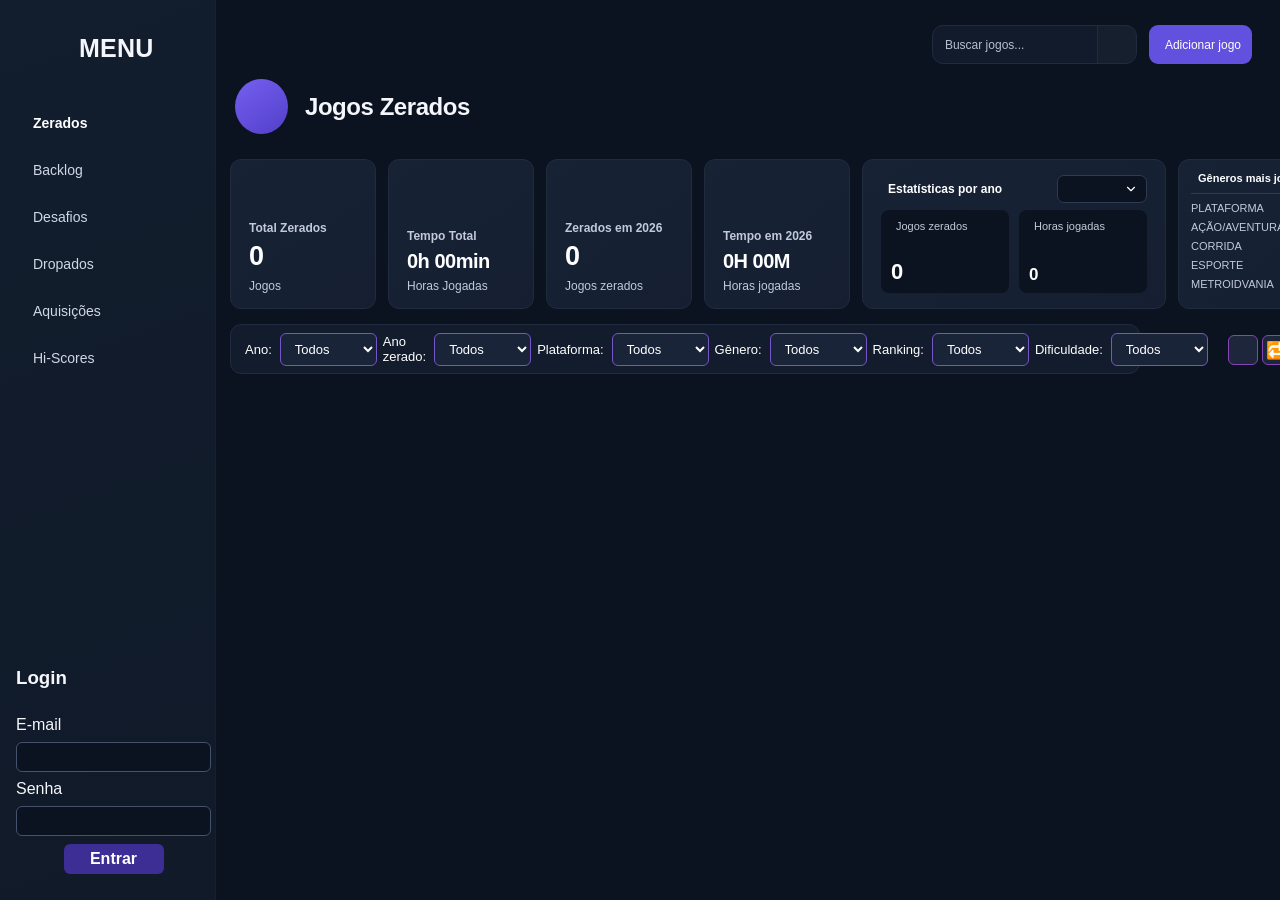
==== index.html @ 62eec90f "Ajusta posicionamento do login na sidebar e outros ajustes" ====
<!doctype html>
<html lang="pt-BR">
<head>
  <meta charset="UTF-8">
  <meta name="viewport" content="width=device-width, initial-scale=1.0">
  <title>Meus Jogos</title>
  <link rel="stylesheet" href="css/style.css">
  <script src="https://unpkg.com/lucide@latest"></script>
</head>
<body>
  <div class="app">
    <aside class="sidebar">
      <div class="brand">
        <i data-lucide="gamepad-2" class="brand-icon"></i>
        <span>MENU</span>
      </div>

      <nav class="navigation" aria-label="Menu principal">
        <button class="nav-item active" data-section="zerados">
          <i data-lucide="trophy"></i><span>Zerados</span>
        </button>
        <button class="nav-item" data-section="backlog">
          <i data-lucide="clock-3"></i><span>Backlog</span>
        </button>
        <button class="nav-item" data-section="desafios">
          <i data-lucide="target"></i><span>Desafios</span>
        </button>
        <button class="nav-item" data-section="dropados">
          <i data-lucide="x"></i><span>Dropados</span>
        </button>
        <button class="nav-item" data-section="aquisicoes">
          <i data-lucide="shopping-cart"></i><span>Aquisições</span>
        </button>
        <button class="nav-item" data-section="hi-scores">
          <i data-lucide="chart-no-axes-column-increasing"></i><span>Hi-Scores</span>
        </button>
      </nav>

      
<!-- ===== LOGIN NA BARRA LATERAL ===== -->
<div class="sidebar-login">
  <div id="modal-login">
    <form id="form-login">
      <h3>Login</h3>

      <label for="login-email">E-mail</label>
      <input
        type="email"
        id="login-email"
        required
        autocomplete="username"
      >

      <label for="login-senha">Senha</label>
      <input
        type="password"
        id="login-senha"
        required
        autocomplete="current-password"
      >

            <button type="submit">Entrar</button>
    </form>

    <!-- ===== MENSAGEM DE LOGIN, SAIR E BACKUP ===== -->
    <p>
      <span id="login-mensagem"></span>
      <a href="#" id="botao-sair" hidden>Sair</a>
      <a href="#" id="botao-backup" hidden>Backup</a>
    </p>
  </div>
</div>


    </aside>

    <main class="main-content">
      <header class="topbar">
        <form class="search" id="search-form">
          <input type="search" placeholder="Buscar jogos..." aria-label="Buscar jogos">
          <button type="submit" aria-label="Buscar">
            <i data-lucide="search"></i>
          </button>
        </form>
        <button class="add-button" id="add-game">
          <i data-lucide="plus"></i><span>Adicionar jogo</span>
        </button>
      </header>

      <section class="page-heading">
  <div class="heading-icon"><i data-lucide="trophy"></i></div>
  <h1 id="page-title">Jogos Zerados</h1>
</section>

<!-- ===== CARDS DE ESTATÍSTICAS ===== -->

<div class="linha-dashboard">
<section class="estatisticas">

  <div class="estatistica-card">
  <div class="estatistica-icone">
    <i data-lucide="trophy"></i>
</div>
  <span class="estatistica-titulo"><b>Total Zerados</b></span>
  <strong class="estatistica-numero" id="total-zerados">0</strong>
  <span class="estatistica-legenda">Jogos</span>
</div>

  <div class="estatistica-card">
  <div class="estatistica-icone">
    <i data-lucide="clock"></i>
  </div>
  <span class="estatistica-titulo"><b> Tempo Total</b></span>
  <strong class="estatistica-numero" id="tempo-total">0h 00min</strong>
  <span class="estatistica-legenda">Horas Jogadas</span>
</div>

<div class="estatistica-card">
  <div class="estatistica-icone">
    <i data-lucide="trophy" class="icone-trofeu-menor"></i>
    <i data-lucide="calendar-days" class="icone-calendario"></i>
  </div>
  <span class="estatistica-titulo">
  <b id="titulo-zerados-ano">Zerados em 2026</b>
</span>
<strong class="estatistica-numero" id="zerados-ano">0</strong>
<span class="estatistica-legenda">Jogos zerados</span>
</div>

  <div class="estatistica-card">
  <div class="estatistica-icone">
    <i data-lucide="clock"></i>
    <i data-lucide="calendar-days"></i>
  </div>
  <span class="estatistica-titulo">
  <b id="titulo-tempo-ano">Tempo em 2026</b>
</span>
<strong class="estatistica-numero" id="tempo-ano">0H 00M</strong>
<span class="estatistica-legenda">Horas jogadas</span>
</div>

  <!-- QUINTO CARD: ESTATÍSTICAS POR ANO -->
<div class="estatistica-card estatistica-card-largo">

  <div class="historico-cabecalho">
    <div class="historico-titulo">
      <i data-lucide="chart-column-increasing"></i>
      <span>Estatísticas por ano</span>
    </div>

    <select id="historico-ano" aria-label="Selecionar ano">
</select>

  </div>

  <div class="historico-resultados">

    <div class="historico-indicador">
      <span>
        <i data-lucide="trophy"></i>
        Jogos zerados
      </span>
      <strong id="historico-jogos">0</strong>
    </div>

    <div class="historico-indicador">
      <span>
        <i data-lucide="clock"></i>
        Horas jogadas
      </span>
      <strong id="historico-horas">0</strong>
    </div>

  </div>

</div>

</section>

<!-- RANKINGS DE GÊNEROS E PLATAFORMAS / Quinto e sexto card -->
<section class="rankings">

  <!-- GÊNEROS -->
  <div class="ranking-card">
    <div class="ranking-titulo">
      <i data-lucide="gamepad-2"></i>
      <span>Gêneros mais jogados</span>
    </div>

    <div class="ranking-lista" id="ranking-generos">
      <div class="ranking-item"><span>PLATAFORMA</span><strong>0</strong></div>
      <div class="ranking-item"><span>AÇÃO/AVENTURA</span><strong>0</strong></div>
      <div class="ranking-item"><span>CORRIDA</span><strong>0</strong></div>
      <div class="ranking-item"><span>ESPORTE</span><strong>0</strong></div>
      <div class="ranking-item"><span>METROIDVANIA</span><strong>0</strong></div>
      <div class="ranking-item"><span>MUNDO ABERTO</span><strong>0</strong></div>
      <div class="ranking-item"><span>RPG</span><strong>0</strong></div>
      <div class="ranking-item"><span>ESTRATÉGIA</span><strong>0</strong></div>
      <div class="ranking-item"><span>POINT AND CLICK</span><strong>0</strong></div>
      <div class="ranking-item"><span>FPS</span><strong>0</strong></div>
      <div class="ranking-item"><span>SHOOT 'EM UP</span><strong>0</strong></div>
      <div class="ranking-item"><span>PUZZLE</span><strong>0</strong></div>
      <div class="ranking-item"><span>SURVIVAL HORROR</span><strong>0</strong></div>
      <div class="ranking-item"><span>LUTA</span><strong>0</strong></div>
      <div class="ranking-item"><span>WALKING SIMULATOR</span><strong>0</strong></div>
      <div class="ranking-item"><span>BEAT N' UP / H. SLASH</span><strong>0</strong></div>
    </div>
  </div>

  <!-- PLATAFORMAS -->
  <div class="ranking-card">
    <div class="ranking-titulo">
      <i data-lucide="monitor"></i>
      <span>Plataformas mais jogadas</span>
    </div>

    <div class="ranking-lista" id="ranking-plataformas">
      <div class="ranking-item"><span>PC</span><strong>0</strong></div>
      <div class="ranking-item"><span>SNES</span><strong>0</strong></div>
      <div class="ranking-item"><span>WII</span><strong>0</strong></div>
      <div class="ranking-item"><span>NINTENDO 64</span><strong>0</strong></div>
      <div class="ranking-item"><span>MEGA DRIVE</span><strong>0</strong></div>
      <div class="ranking-item"><span>MASTER SYSTEM</span><strong>0</strong></div>
      <div class="ranking-item"><span>ATARI</span><strong>0</strong></div>
      <div class="ranking-item"><span>PS 1</span><strong>0</strong></div>
      <div class="ranking-item"><span>PS 2</span><strong>0</strong></div>
      <div class="ranking-item"><span>NINTENDO DS</span><strong>0</strong></div>
      <div class="ranking-item"><span>NINTENDO 3DS</span><strong>0</strong></div>
      <div class="ranking-item"><span>PSP</span><strong>0</strong></div>
      <div class="ranking-item"><span>GAME BOY</span><strong>0</strong></div>
      <div class="ranking-item"><span>GAME BOY ADVANCE</span><strong>0</strong></div>
      <div class="ranking-item"><span>ARCADE</span><strong>0</strong></div>
      <div class="ranking-item"><span>EMULAÇÃO</span><strong>0</strong></div>
      <div class="ranking-item"><span>SWITCH</span><strong>0</strong></div>
      <div class="ranking-item"><span>PS VITA</span><strong>0</strong></div>
      <div class="ranking-item"><span>NES</span><strong>0</strong></div>
      <div class="ranking-item"><span>TURBO GRAFX</span><strong>0</strong></div>
      <div class="ranking-item"><span>GAME BOY COLOR</span><strong>0</strong></div>
      <div class="ranking-item"><span>GAME GEAR</span><strong>0</strong></div>
      <div class="ranking-item"><span>GAME CUBE</span><strong>0</strong></div>
    </div>
  </div>

</section>

</div> <!-- FIM DA LINHA DASHBOARD -->

<!-- BARRA DE FILTROS -->
<section class="barra-filtros" aria-label="Filtros de jogos">

  <div class="filtro-grupo">
    <label for="filtro-ano">Ano:</label>

    <select id="filtro-ano">
      <option value="">Todos</option>
    </select>
  </div>

  <div class="filtro-grupo">
  <label for="filtro-ano-zerado">Ano zerado:</label>

  <select id="filtro-ano-zerado">
    <option value="">Todos</option>
  </select>
</div>

<div class="filtro-grupo">
  <label for="filtro-plataforma">Plataforma:</label>

  <select id="filtro-plataforma">
    <option value="">Todos</option>
  </select>
</div>

<div class="filtro-grupo">
  <label for="filtro-genero">Gênero:</label>

  <select id="filtro-genero">
    <option value="">Todos</option>
  </select>
</div>

<!-- ===== FILTRO POR RANKING ===== -->

<div class="filtro-grupo">
  <label for="filtro-ranking">Ranking:</label>

  <select id="filtro-ranking">
    <option value="">Todos</option>
  </select>
</div>

<!-- ===== FILTRO POR DIFICULDADE ===== -->

<div class="filtro-grupo">
  <label for="filtro-dificuldade">Dificuldade:</label>

  <select id="filtro-dificuldade">
    <option value="">Todos</option>
  </select>
</div>

<!-- ===== FILTROS BR E REPLAY ===== -->
<div class="filtros-icones">

  <label class="filtro-icone" title="Filtrar jogos brasileiros">
    <input type="checkbox" id="filtro-br">
    <img src="https://flagcdn.com/br.svg"
     alt=""
     aria-hidden="true"
     class="icone-bandeira-br">
  </label>

  <label class="filtro-icone" title="Filtrar jogos em Replay">
    <input type="checkbox" id="filtro-replay">
    <span aria-hidden="true">🔁</span>
  </label>

</div>

<!-- ===== BOTÃO ZERAR FILTROS ===== -->
<button type="button" id="btn-zerar-filtros">
  Zerar filtros
</button>

</section>

<!-- GALERIA DE JOGOS ZERADOS -->
<section class="galeria-jogos" id="galeria-jogos">
  <!-- Os cards serão criados automaticamente pelo JavaScript -->
</section>

    </main>
  </div>
  
<!-- Janela de cadastro de jogos -->
<div id="modal-jogo" class="modal-overlay" aria-hidden="true">
  <div class="modal-conteudo" role="dialog" aria-modal="true" aria-labelledby="modal-titulo">

    <div class="modal-cabecalho">
      <h2 id="modal-titulo">Adicionar jogo</h2>
      <button type="button" id="fechar-modal" class="fechar-modal" aria-label="Fechar">×</button>
    </div>

    <form id="form-jogo" autocomplete="off">

      <div class="campo">
        <label for="nome">Nome do Jogo:</label>
        <input type="text" id="nome" name="nome" required>
      </div>

      <div class="campo">
  <label for="developer">Developer:</label>
  <input
    type="text"
    id="developer"
    name="developer"
    placeholder="Ex: Capcom, Konami, Nintendo..."
  >
</div>

      <!-- CAPA DO JOGO -->
<div class="campo">
  <label for="capa">URL da capa:</label>

  <input
    type="url"
    id="capa"
    name="capa"
    placeholder="https://exemplo.com/capa.jpg"
  >

  <div class="capa-preview-container">
    <img
      id="capa-preview"
      class="capa-preview"
      alt="Pré-visualização da capa do jogo"
    >

    <span class="capa-preview-legenda">
      Pré-visualização da capa
    </span>
  </div>
</div>

      <div class="form-grid">

        <div class="campo">
          <label for="nacional">Nacional?</label>
          <select id="nacional" name="nacional">
            <option value="nao">Não</option>
            <option value="sim">Sim</option>
          </select>
        </div>

        <div class="campo">
          <label for="ano">Ano:</label>
          <input type="number" id="ano" name="ano" min="1970" max="2100">
        </div>

        <div class="campo">
          <label for="replay">Replay?</label>
          <select id="replay" name="replay">
            <option value="nao">Não</option>
            <option value="sim">Sim</option>
          </select>
        </div>

        
<div class="campo">
  <label for="plataforma">Plataforma:</label>

  <select id="plataforma" name="plataforma" required>
    <option value="" disabled selected>Selecione a plataforma</option>

    <option value="ARCADE">ARCADE</option>
    <option value="ATARI">ATARI</option>
    <option value="EMULAÇÃO">EMULAÇÃO</option>
    <option value="GAME BOY">GAME BOY</option>
    <option value="GAME BOY ADVANCE">GAME BOY ADVANCE</option>
    <option value="GAME BOY COLOR">GAME BOY COLOR</option>
    <option value="GAME CUBE">GAME CUBE</option>
    <option value="GAME GEAR">GAME GEAR</option>
    <option value="MASTER SYSTEM">MASTER SYSTEM</option>
    <option value="MEGA DRIVE">MEGA DRIVE</option>
    <option value="NES">NES</option>
    <option value="NINTENDO 3DS">NINTENDO 3DS</option>
    <option value="NINTENDO 64">NINTENDO 64</option>
    <option value="NINTENDO DS">NINTENDO DS</option>
    <option value="PC">PC</option>
    <option value="PS 1">PS 1</option>
    <option value="PS 2">PS 2</option>
    <option value="PS VITA">PS VITA</option>
    <option value="PSP">PSP</option>
    <option value="SNES">SNES</option>
    <option value="SWITCH">SWITCH</option>
    <option value="TURBO GRAFX">TURBO GRAFX</option>
    <option value="WII">WII</option>

  </select>
</div>
       
<div class="campo">
  <label for="genero">Gênero:</label>

  <select id="genero" name="genero" required>
    <option value="" disabled selected>Selecione o gênero</option>

    <option value="PLATAFORMA">PLATAFORMA</option>
    <option value="AÇÃO/AVENTURA">AÇÃO/AVENTURA</option>
    <option value="BEAT N' UP / H. SLASH">BEAT N' UP / H. SLASH</option>
    <option value="CORRIDA">CORRIDA</option>
    <option value="ESPORTE">ESPORTE</option>
    <option value="ESTRATÉGIA">ESTRATÉGIA</option>
    <option value="FPS">FPS</option>
    <option value="LUTA">LUTA</option>
    <option value="METROIDVANIA">METROIDVANIA</option>
    <option value="MUNDO ABERTO">MUNDO ABERTO</option>
    <option value="POINT AND CLICK">POINT AND CLICK</option>
    <option value="PUZZLE">PUZZLE</option>
    <option value="RPG">RPG</option>
    <option value="SHOOT 'EM UP">SHOOT 'EM UP</option>
    <option value="SURVIVAL HORROR">SURVIVAL HORROR</option>
    <option value="WALKING SIMULATOR">WALKING SIMULATOR</option>

  </select>
</div>

        <div class="campo">
          <label for="subgenero">Sub-gênero:</label>
          <input type="text" id="subgenero" name="subgenero">
        </div>

        <div class="campo">
          <label for="data-final">Data final:</label>
          <input type="date" id="data-final" name="dataFinal">
        </div>

        <div class="campo">
  <label>Tempo de jogo:</label>

  <div class="tempo-container">

    <div class="tempo-item">
      <input type="number" id="horas" name="horas"
             min="0" step="1" placeholder="0" required>
      <span>Horas</span>
    </div>

    <div class="tempo-item">
      <input type="number" id="minutos" name="minutos"
             min="0" max="59" step="1" placeholder="0" required>
      <span>Minutos</span>
    </div>

  </div>
</div>

        <div class="campo">
          <label for="dificuldade">Dificuldade:</label>
          <select id="dificuldade" name="dificuldade">
            <option value="">Selecione</option>
            <option value="muito-facil">Muito Fácil</option>
            <option value="facil">Fácil</option>
            <option value="normal">Normal</option>
            <option value="dificil">Difícil</option>
            <option value="muito-dificil">Impossível</option>
          </select>
        </div>

        <div class="campo">
          <label for="ranking">Ranking:</label>
          <select id="ranking" name="ranking">
            <option value="">Selecione</option>
            <option value="1">1 estrela</option>
            <option value="2">2 estrelas</option>
            <option value="3">3 estrelas</option>
            <option value="4">4 estrelas</option>
            <option value="5">5 estrelas</option>
          </select>
        </div>

      </div>

      <div class="modal-acoes">
        <button type="button" id="cancelar-jogo" class="btn-cancelar">Cancelar</button>
        <button type="submit" id="botao-salvar-jogo" class="btn-salvar">Salvar jogo</button>
      </div>

    </form>
  </div>
</div>

  <!-- Notificação de sucesso -->
<div id="notificacao" class="notificacao" role="status" aria-live="polite">
  <i data-lucide="check-circle"></i>
  <span>Jogo salvo com sucesso!</span>
</div>

<script src="https://cdn.jsdelivr.net/npm/@supabase/supabase-js@2/dist/umd/supabase.js"></script>
<script src="js/app.js"></script>

</body>
</html>
---- css/style.css ----
:root {
  color-scheme: dark;
  --background: #0b1220;
  --sidebar: #111b2b;
  --surface: #151f31;
  --surface-hover: #1b2940;
  --border: #202b3e;
  --text: #f4f6fb;
  --muted: #c2cada;
  --purple: #6250df;
  --purple-light: #7665f2;
}

* { box-sizing: border-box; }

html, body {
  width: 100%;
  min-height: 100%;
  margin: 0;
}

body {
  background: var(--background);
  color: var(--text);
  font-family: Inter, "Segoe UI", Arial, sans-serif;
  -webkit-font-smoothing: antialiased;
}

button, input { font: inherit; }
button { color: inherit; }

.app {
  display: flex;
  min-height: 100vh;
  background: var(--background);
}

.sidebar {
  width: 216px;
  flex: 0 0 216px;
  min-height: 100vh;
  background: linear-gradient(160deg, #121d2d 0%, #101a29 100%);
  border-right: 1px solid rgba(255,255,255,.025);
}

.brand {
  height: 96px;
  display: flex;
  align-items: center;
  gap: 16px;
  padding: 0 21px;
  font-size: 25px;
  font-weight: 750;
  letter-spacing: .2px;
  white-space: nowrap;
}

.brand-icon {
  width: 42px;
  height: 42px;
  stroke-width: 2.8;
  fill: none;
  color: #f4f6fb;
  stroke: #f4f6fb;
}

.navigation {
  display: flex;
  flex-direction: column;
  gap: 4px;
  padding: 5px 10px 0;
}

.nav-item {
  display: flex;
  align-items: center;
  gap: 13px;
  width: 100%;
  min-height: 43px;
  padding: 0 10px;
  border: 0;
  border-radius: 8px;
  background: transparent;
  color: #d0d7e5;
  text-align: left;
  font-size: 14px;
  cursor: pointer;
  transition: background .15s ease, color .15s ease;
}

.nav-item svg {
  width: 17px;
  height: 17px;
  flex: 0 0 17px;
  stroke-width: 2;
}

.nav-item:hover { background: rgba(255,255,255,.045); color: white; }
.nav-item.active { color: #fff; font-weight: 600; }
.nav-item.active svg { color: #fff; }

.main-content {
  min-width: 0;
  flex: 1;
  padding: 25px 28px 0 14px;
}

.topbar {
  display: flex;
  justify-content: flex-end;
  align-items: center;
  gap: 12px;
  min-height: 39px;
}

.search {
  display: flex;
  width: 205px;
  height: 39px;
  overflow: hidden;
  border: 1px solid #202b3e;
  border-radius: 11px;
  background: #111b2b;
}

.search input {
  width: 0;
  min-width: 0;
  flex: 1;
  padding: 0 12px;
  border: 0;
  outline: 0;
  background: transparent;
  color: var(--text);
  font-size: 12px;
}

.search input::placeholder { color: #b7c0d1; opacity: 1; }

.search button {
  width: 39px;
  flex: 0 0 39px;
  display: grid;
  place-items: center;
  border: 0;
  border-left: 1px solid #202b3e;
  background: rgba(255,255,255,.015);
  cursor: pointer;
}

.search button svg { width: 19px; height: 19px; }

.add-button {
  height: 39px;
  display: inline-flex;
  align-items: center;
  justify-content: center;
  gap: 5px;
  padding: 0 11px;
  border: 0;
  border-radius: 9px;
  background: var(--purple);
  color: #fff;
  font-size: 12px;
  white-space: nowrap;
  cursor: pointer;
  transition: background .15s ease;
}

.add-button:hover { background: var(--purple-light); }
.add-button svg { width: 15px; height: 15px; }

.page-heading {
  display: flex;
  align-items: center;
  gap: 17px;
  margin-top: 15px;
  padding-left: 5px;
}

.heading-icon {
  display: grid;
  place-items: center;
  width: 53px;
  height: 55px;
  flex: 0 0 53px;
  border-radius: 50%;
  background: linear-gradient(145deg, #755ff0, #5140c9);
  color: #fff;
}

.heading-icon svg { width: 27px; height: 27px; stroke-width: 2.5; }

.page-heading h1 {
  margin: 0;
  font-size: 24px;
  line-height: 1.25;
  font-weight: 750;
  letter-spacing: -.45px;
}

.empty-area {
  min-height: calc(100vh - 168px);
  margin-top: 15px;
  border-left: 1px solid rgba(255,255,255,.018);
}

@media (min-width: 1400px) {
  .sidebar { width: 250px; flex-basis: 250px; }
  .brand { padding-left: 25px; }
  .main-content { padding-right: 34px; }
}

@media (max-width: 700px) {
  .sidebar { width: 72px; flex-basis: 72px; }
  .brand { height: 82px; justify-content: center; padding: 0; }
  .brand span, .nav-item span { display: none; }
  .brand-icon { width: 36px; height: 36px; }
  .navigation { padding: 8px 8px; }
  .nav-item { justify-content: center; padding: 0; }
  .nav-item svg { width: 19px; height: 19px; }
  .main-content { padding: 18px 14px 0; }
  .topbar { gap: 8px; }
  .search { width: min(205px, 52vw); }
  .add-button { padding: 0 9px; }
  .page-heading { margin-top: 28px; gap: 12px; }
  .heading-icon { width: 46px; height: 46px; flex-basis: 46px; }
  .page-heading h1 { font-size: 21px; }
}

@media (max-width: 390px) {
  .add-button span { display: none; }
  .add-button { width: 39px; padding: 0; }
}


/* ===== JANELA DE CADASTRO ===== */

.modal-overlay {
  position: fixed;
  inset: 0;
  background: rgba(0, 0, 0, 0.75);
  display: none;
  align-items: center;
  justify-content: center;
  z-index: 1000;
  padding: 20px;
}

.modal-overlay.aberto {
  display: flex;
}

.modal-conteudo {
  background: #292454;
  color: #ffffff;
  width: 100%;
  max-width: 620px;
  max-height: 90vh;
  overflow-y: auto;
  border-radius: 16px;
  padding: 28px;
  border: 1px solid #7665f2;
  box-shadow: 0 20px 70px rgba(0, 0, 0, 0.5);
}

.modal-cabecalho {
  display: flex;
  justify-content: space-between;
  align-items: center;
  margin-bottom: 22px;
}

.modal-cabecalho h2 {
  font-size: 23px;
  margin: 0;
}

.fechar-modal {
  background: transparent;
  border: none;
  color: white;
  font-size: 30px;
  cursor: pointer;
}

.form-grid {
  display: grid;
  grid-template-columns: 1fr 1fr;
  gap: 15px;
}

.campo {
  display: flex;
  flex-direction: column;
  gap: 7px;
  margin-bottom: 15px;
}

.campo label {
  font-size: 13px;
  font-weight: 600;
  color: #ffffff;
}

.campo input,
.campo select {
  width: 100%;
  min-width: 0;
  padding: 11px 12px;
  background: #181630;
  color: #ffffff;
  border: 1px solid #51478c;
  border-radius: 8px;
  outline: none;
  font-size: 14px;
}

.campo input:focus,
.campo select:focus {
  border-color: #a99cff;
  box-shadow: 0 0 0 2px rgba(169, 156, 255, 0.15);
}

.campo input::placeholder {
  color: #aaa5c9;
}

.modal-acoes {
  display: flex;
  justify-content: flex-end;
  gap: 12px;
  margin-top: 10px;
}

.btn-cancelar,
.btn-salvar {
  border: none;
  border-radius: 8px;
  padding: 11px 18px;
  cursor: pointer;
  font-weight: 600;
}

.btn-cancelar {
  background: #413a70;
  color: white;
}

.btn-salvar {
  background: #7665f2;
  color: white;
}

.btn-salvar:hover {
  background: #8c7cff;
}

@media (max-width: 550px) {
  .modal-conteudo {
    padding: 20px;
  }

  .form-grid {
    grid-template-columns: 1fr;
    gap: 0;
  }
}


/* ===== TEMPO DE JOGO ===== */

.tempo-container {
  display: flex;
  gap: 12px;
}

.tempo-item {
  display: flex;
  align-items: center;
  gap: 7px;
  flex: 1;
  min-width: 0;
}

.tempo-item input {
  width: 100%;
  min-width: 0;
}

.tempo-item span {
  color: #ffffff;
  font-size: 12px;
  white-space: nowrap;
}


/* ===== NOTIFICAÇÃO DE SUCESSO (CADASTRO) ===== */

.notificacao {
  position: fixed;
  top: 50%;
  left: 50%;
  right: auto;
  bottom: auto;

  display: flex;
  align-items: center;
  gap: 12px;

  background: #7665f2;
  color: #ffffff;

  padding: 15px 22px;
  border-radius: 10px;

  font-size: 14px;
  font-weight: 600;

  box-shadow: 0 8px 25px rgba(0, 0, 0, 0.35);

  z-index: 2000;

  opacity: 0;
  visibility: hidden;
  transform: translate(-50%, -50%) scale(0.9);

  transition: all 0.3s ease;
}

.notificacao.mostrar {
  opacity: 1;
  visibility: visible;
  transform: translate(-50%, -50%) scale(1);
}

.notificacao svg {
  width: 20px;
  height: 20px;
}


/* ===== PERSONALIZAÇÃO DAS LISTAS ===== */

.campo select {
  appearance: none;
  -webkit-appearance: none;
  -moz-appearance: none;

  /* Seta personalizada */
  background-image: url("data:image/svg+xml,%3Csvg xmlns='http://www.w3.org/2000/svg' width='16' height='16' viewBox='0 0 24 24' fill='none' stroke='%23ffffff' stroke-width='2' stroke-linecap='round' stroke-linejoin='round'%3E%3Cpath d='m6 9 6 6 6-6'/%3E%3C/svg%3E");

  background-repeat: no-repeat;
  background-position: right 12px center;
  background-size: 16px;

  padding-right: 38px;
  cursor: pointer;
}

/* Manter a mesma aparência ao passar o mouse */
.campo select:hover {
  background-color: #181630;
}

/* PRÉ-VISUALIZAÇÃO DA CAPA */

.capa-preview-container {
  display: flex;
  flex-direction: column;
  align-items: center;
  gap: 10px;

  margin-top: 15px;
}

.capa-preview {
  width: 150px;
  height: 200px;

  object-fit: cover;
  object-position: center;

  border-radius: 8px;
  border: 2px solid #51478c;

  background-color: #181630;
}

.capa-preview-legenda {
  font-size: 12px;
  color: #aaa5c9;
}

/* ===== CARDS DE ESTATÍSTICAS ===== */

.estatisticas {
  display: grid;
  grid-template-columns: repeat(5, minmax(0, 1fr));
  gap: 12px;
  margin-top: 25px;
  width: max-content;

.estatistica-card {
  height: 150px;
  background: linear-gradient(145deg, #172235, #151f31);
  border: 1px solid #202b3e;
  border-radius: 11px;
}

/* Responsividade */
@media (max-width: 1100px) {
  .estatisticas {
    width: 100%;
    grid-template-columns: repeat(3, minmax(0, 1fr));
  }
}

@media (max-width: 650px) {
  .estatisticas {
    grid-template-columns: repeat(2, minmax(0, 1fr));
  }
}

/* ===== VISUAL Total Zerados ===== */

.estatistica-card {
  padding: 15px 18px;
  display: flex;
  flex-direction: column;
  align-items: flex-start;
  justify-content: flex-start;
  gap: 7px;
}

.estatistica-icone {
  width: 54px;
  height: 48px;
  display: flex;
  align-items: center;
  justify-content: center;
  color: #9b6cff;
  margin-bottom: 2px;
}

.estatistica-icone svg {
  width: 31px;
  height: 31px;
  stroke-width: 2.8;
}

.estatistica-titulo {
  color: #c2cada;
  font-size: 12px;
}

.estatistica-numero {
  color: #ffffff;
  font-size: 27px;
  font-weight: 750;
  line-height: 1.1;
}

.estatistica-legenda {
  color: #c2cada;
  font-size: 12px;
}

/* ===== QUINTO CARD MAIS LARGO ===== */

.estatistica-card-largo {
  grid-column: 5;
  width: calc(200% + 12px);

  /* ===== ESTATÍSTICAS POR ANO NO QUINTO CARD ===== */

.estatistica-card-largo {
  gap: 12px;
  justify-content: flex-start;
  padding: 14px;
}

.historico-cabecalho {
  display: flex;
  justify-content: space-between;
  align-items: center;
  gap: 8px;
  width: 100%;
}

.historico-titulo {
  display: flex;
  align-items: center;
  gap: 7px;
  font-size: 12px;
  font-weight: 600;
  color: #ffffff;
}

.historico-titulo svg {
  width: 19px;
  height: 19px;
  color: #9b6cff;
  flex-shrink: 0;
}

#historico-ano {
  appearance: none;
  -webkit-appearance: none;
  -moz-appearance: none;
  min-width: 90px;
  box-sizing: border-box;

  background-color: #0b1220;
  color: #ffffff;

  border: 1px solid #303b52;
  border-radius: 7px;

  padding: 6px 28px 6px 10px;
  font-size: 12px;
  cursor: pointer;

  /* Seta personalizada no histórico ano */
  background-image: url("data:image/svg+xml,%3Csvg xmlns='http://www.w3.org/2000/svg' width='16' height='16' viewBox='0 0 24 24' fill='none' stroke='%23ffffff' stroke-width='2' stroke-linecap='round' stroke-linejoin='round'%3E%3Cpath d='m6 9 6 6 6-6'/%3E%3C/svg%3E");

  background-repeat: no-repeat;
  background-position: right 8px center;
  background-size: 14px;
}

/* Mantém o fundo escuro ao passar o mouse */
#historico-ano:hover {
  background-color: #0b1220;
}
}

.historico-resultados {
  display: grid;
  grid-template-columns: repeat(2, minmax(0, 1fr));
  gap: 10px;
  width: 100%;
  flex: 1;
}

.historico-indicador {
  background: #0b1220;
  border-radius: 8px;
  padding: 10px;
  display: flex;
  flex-direction: column;
  justify-content: space-between;
  min-width: 0;
}

.historico-indicador span {
  display: flex;
  align-items: center;
  gap: 5px;
  color: #c2cada;
  font-size: 11px;
}

.historico-indicador svg {
  width: 15px;
  height: 15px;
  color: #9b6cff;
  flex-shrink: 0;
}

.historico-indicador strong {
  font-size: 22px;
  line-height: 1;
  color: #ffffff;
}

#historico-horas {
  font-size: 17px;
  letter-spacing: -0.5px;
}

}
/* ===== LINHA PRINCIPAL DO DASHBOARD ===== */

.linha-dashboard {
  display: flex;
  align-items: flex-start;
  gap: 12px;
  margin-top: 25px;
  flex-wrap: nowrap;
  width: max-content;
}

.linha-dashboard .estatisticas {
  margin-top: 0;
  flex: 0 0 auto;
  grid-template-columns: repeat(5, 146px);
  margin-right: 158px;
}

.linha-dashboard .estatistica-card-largo {
  width: calc(200% + 12px);
}

/* ===== RANKINGS ===== */

/* ===== RANKINGS ===== */

.rankings {
  display: flex;
  gap: 12px;
  flex: 0 0 auto;
}

.rankings .ranking-card {
  width: 230px;
}

.ranking-card {
  width: 215px;
  height: 150px;
  flex-shrink: 0;
  box-sizing: border-box;

  background: linear-gradient(145deg, #172235, #151f31);
  border: 1px solid #202b3e;
  border-radius: 11px;
  padding: 12px;

  display: flex;
  flex-direction: column;
}

.ranking-titulo {
  display: flex;
  align-items: center;
  gap: 7px;

  padding-bottom: 9px;
  border-bottom: 1px solid #303b52;

  font-size: 11px;
  font-weight: 600;
  color: #ffffff;
  white-space: nowrap;
}

.ranking-titulo svg {
  width: 17px;
  height: 17px;
  color: #9b6cff;
  flex-shrink: 0;
}

.ranking-lista {
  flex: 1;
  min-height: 0;
  overflow-y: auto;

  margin-top: 8px;
  padding-right: 10px;

  scrollbar-width: thin;
  scrollbar-color: #7554b8 #101a2b;
}

.ranking-item {
  display: grid;
  grid-template-columns: minmax(0, 1fr) 28px;
  gap: 5px;
  align-items: center;

  margin-bottom: 7px;
  font-size: 11px;
}

.ranking-item span {
  color: #c2cada;
  white-space: nowrap;
  overflow: hidden;
  text-overflow: ellipsis;
}

.ranking-item strong {
  color: #9b6cff;
  font-weight: 700;
  text-align: left;
}

/* ===== TELAS MENORES ===== */


@media (max-width: 1100px) {
  .linha-dashboard .estatisticas {
    grid-template-columns: repeat(3, minmax(0, 1fr));
    width: 100%;
  }

  .linha-dashboard .estatistica-card-largo {
    grid-column: auto;
    width: auto;
  }

  .rankings {
    flex-wrap: wrap;
  }
}

/* ===== ÁREA RESERVADA PARA FILTROS ===== */

.barra-filtros {
  width: 89%;
  height: 50px;
  margin-top: 15px;

  background: #121c2d;
  border: 1px solid #202b3e;
  border-radius: 11px;

  box-sizing: border-box;
  display: flex;
  align-items: center;
  gap: 6px;
  padding: 0 14px;
  flex-wrap: nowrap;
}

/* ===== GALERIA DE JOGOS ZERADOS ===== */

.galeria-jogos {
  display: grid;
  grid-template-columns: repeat(6, minmax(0, 1fr));
  gap: 12px;
  margin-top: 18px;
  width: 89%;
}

/* CARD INDIVIDUAL */

.card-jogo {
  background: #172235;
  border: 1px solid #26354a;
  border-radius: 11px;
  overflow: hidden;
  min-width: 0;
}

/* CAPA */

.card-jogo-capa {
  position: relative;
  width: 100%;
  aspect-ratio: 3 / 4;
  background: #101827;
}

/* ETIQUETA DA PLATAFORMA */

.card-jogo-plataforma {
  position: absolute;
  top: 10px;
  right: 10px;

  background: #9b6cff;
  color: #ffffff;
  font-size: 11px;
  font-weight: 700;

  padding: 5px 8px;
  border-radius: 5px;
}

/* ÁREA INFERIOR */

.card-jogo-info {
  min-height: 100px;
  padding: 12px;
  box-sizing: border-box;
}

/* ===== INFORMAÇÕES DOS CARDS DE JOGOS ===== */

.card-jogo-info {
  padding: 12px;
  display: flex;
  flex-direction: column;
  gap: 7px;
  font-size: 11px;
  color: #c2cada;
}

.card-jogo-nome {
  display: flex;
  align-items: flex-start;
  justify-content: space-between;
  gap: 8px;
}

.card-jogo-nome strong {
  color: #ffffff;
  font-size: 13px;
  line-height: 1.3;
}

.card-jogo-ano {
  color: #ffffff;
  font-size: 10px;
  white-space: nowrap;
}

.card-jogo-desenvolvedora,
.card-jogo-genero {
  font-size: 11px;
}

.card-jogo-estrelas {
  display: flex;
  align-items: center;
  gap: 3px;
  color: #9b6cff;
  min-height: 18px;
}

.card-jogo-estrelas svg {
  width: 14px;
  height: 14px;
}

.card-jogo-dados {
  display: grid;
  grid-template-columns: 1fr 1fr;
  gap: 8px;
  border-top: 1px solid #303b52;
  padding-top: 9px;
}

.card-jogo-dado {
  display: flex;
  flex-direction: column;
  gap: 5px;
  min-width: 0;
}

.card-jogo-dado-direita {
  align-items: flex-end;
  text-align: right;
}

.card-jogo-dado-titulo {
  color: #ffffff;
  font-size: 10px;
}

.card-jogo-dado-valor {
  display: flex;
  align-items: center;
  gap: 5px;
  color: #c2cada;
  font-size: 11px;
}

.card-jogo-dado-valor svg {
  width: 14px;
  height: 14px;
  color: #9b6cff;
}

.card-jogo-rodape {
  display: flex;
  justify-content: space-between;
  gap: 8px;
  border-top: 1px solid #303b52;
  padding-top: 9px;
}

.card-jogo-rodape strong {
  color: #ffffff;
  font-size: 11px;
}

/* ===== AJUSTES FINAIS DOS CARDS DE JOGOS ===== */

/* Imagem da capa */

.card-jogo-imagem {
  width: 100%;
  height: 100%;
  display: block;
  object-fit: cover;
}

/* Ano maior e em negrito */

.card-jogo-ano {
  font-size: 14px;
  font-weight: 700;
  color: #ffffff;
  white-space: nowrap;
}

/* Estrelas amarelas */

.card-jogo-estrelas {
  display: flex;
  align-items: center;
  gap: 3px;
  font-size: 18px;
  line-height: 1;
}

.estrela-ativa {
  color: #ffc107;
}

.estrela-inativa {
  color: #536078;
}

/* Rodapé com dificuldade e plataforma */

.card-jogo-rodape > div {
  display: flex;
  flex-direction: column;
  gap: 5px;
  min-width: 0;
}

.card-jogo-rodape > div:last-child {
  text-align: right;
}

.card-jogo-rodape span {
  font-size: 10px;
  color: #c2cada;
}

.card-jogo-rodape strong {
  font-size: 11px;
  color: #ffffff;
}

/* ===== AVALIAÇÃO E BANDEIRA NACIONAL ===== */

.card-jogo-avaliacao {
  display: flex;
  align-items: center;
  justify-content: space-between;
  width: 100%;
}

.card-jogo-bandeira {
  width: 25px;
  height: 18px;
  object-fit: cover;
  flex-shrink: 0;
  border-radius: 2px;
}

/* ===== BOTÃO EXCLUIR JOGO ===== */

.card-jogo-capa {
  position: relative;
}

.card-jogo-excluir {
  position: absolute;
  top: 8px;
  right: 8px;

  display: flex;
  align-items: center;
  justify-content: center;

  width: 32px;
  height: 32px;

  background: rgba(160, 30, 45, 0.9);
  color: #fff;

  border: none;
  border-radius: 6px;
  cursor: pointer;

  opacity: 0;
  transition: opacity 0.2s, background 0.2s;
}

.card-jogo-capa:hover .card-jogo-excluir,
.card-jogo-excluir:focus-visible {
  opacity: 1;
}

.card-jogo-excluir:hover {
  background: #e53945;
}

.card-jogo-excluir svg {
  width: 17px;
  height: 17px;
}

/* Ícone de Replay */

.card-jogo-ano {
  display: flex;
  align-items: center;
  gap: 6px;
}

.card-jogo-replay {
  width: 14px;
  height: 14px;
  color: #a78bfa;
  flex-shrink: 0;
}

/* ===== BOTÃO EDITAR JOGO ===== */

.card-jogo-editar {
  position: absolute;
  top: 8px;
  right: 46px;

  display: flex;
  align-items: center;
  justify-content: center;

  width: 32px;
  height: 32px;

  background: rgba(98, 80, 223, 0.9);
  color: #fff;

  border: none;
  border-radius: 6px;
  cursor: pointer;

  opacity: 0;
  transition: opacity 0.2s, background 0.2s;
}

.card-jogo-capa:hover .card-jogo-editar,
.card-jogo-editar:focus-visible {
  opacity: 1;
}

.card-jogo-editar:hover {
  background: #806bff;
}

.card-jogo-editar svg {
  width: 17px;
  height: 17px;
}

/* ===== AJUSTE DO CARD TEMPO TOTAL ===== */

#tempo-total {
  font-size: 20px;
  white-space: nowrap;
  letter-spacing: -0.5px;
}

/* ===== TEMPO NO ANO ATUAL ===== */

#tempo-ano {
  font-size: 20px;
  white-space: nowrap;
  letter-spacing: -0.5px;
}

/* ===== ESTILO DOS FILTROS ===== */

.barra-filtros {
  display: flex;
  align-items: center;
  flex-wrap: nowrap;
  gap: 6px;
}

.filtro-grupo {
  display: flex;
  align-items: center;
  gap: 8px;
}

.filtro-grupo label {
  color: #ffffff;
  font-size: 13px;
  font-weight: 500;
}

.filtro-grupo select {
  background-color: #1a2438;
  color: #ffffff;

  border: 1px solid #7655c8;
  border-radius: 6px;

  padding: 7px 30px 7px 10px;
  font-size: 13px;

  cursor: pointer;
  outline: none;
}

.filtro-grupo select:hover {
  border-color: #a78bfa;
}

.filtro-grupo select:focus {
  border-color: #a78bfa;
  box-shadow: 0 0 0 2px rgba(167, 139, 250, 0.15);
}

.filtro-grupo select option {
  background-color: #1a2438;
  color: #ffffff;
}

/* ===== BOTÃO ZERAR FILTROS ===== */

#btn-zerar-filtros {
  align-self: center;
  transform: translateX(25px);
  padding: 7px 12px;

  background-color: #54217d;
  color: #ffffff;

  border: 1px solid #8545b5;
  border-radius: 6px;

  font-size: 11px;
  font-weight: 600;
  white-space: nowrap;

  cursor: pointer;
  transition: background-color 0.2s ease,
              border-color 0.2s ease,
              transform 0.2s ease;
}

/* Efeito ao passar o mouse */
#btn-zerar-filtros:hover {
  background-color: #7933ad;
  border-color: #b16cdd;
 
}

/* Efeito ao clicar */
#btn-zerar-filtros:active {
  transform: translate(24px, -6px);
}

/* ===== FILTROS BR E REPLAY ===== */

.filtros-icones {
  display: flex;
  align-items: center;
  align-self: flex-end;
  gap: 4px;
  transform: translate(14px, -8px);
}

/* Caixa de cada ícone */
.filtro-icone {
  display: flex;
  align-items: center;
  justify-content: center;

  width: 30px;
  height: 30px;

  background-color: #1e263b;
  border: 1px solid #8545b5;
  border-radius: 6px;

  cursor: pointer;
  transition: 0.2s ease;
}

/* Esconder o checkbox, mantendo seu funcionamento */
.filtro-icone input {
  position: absolute;
  opacity: 0;
  width: 1px;
  height: 1px;
}

/* Tamanho dos ícones */
.filtro-icone span {
  font-size: 17px;
  line-height: 1;
}

/* Efeito ao passar o mouse */
.filtro-icone:hover {
  background-color: #54217d;
}

/* Aparência quando o filtro estiver ativado */
.filtro-icone:has(input:checked) {
  background-color: #7933ad;
  border-color: #c084fc;
  box-shadow: 0 0 7px rgba(192, 132, 252, 0.5);
}

/* Destaque ao navegar pelo teclado */
.filtro-icone:has(input:focus-visible) {
  outline: 2px solid #c084fc;
  outline-offset: 2px;
}

/* ===== BANDEIRA DO FILTRO BR ===== */

.icone-bandeira-br {
  width: 21px;
  height: 15px;
  object-fit: cover;
  display: block;
  border-radius: 2px;
}


/* ===== POSICIONAMENTO DO LOGIN NA BARRA LATERAL ===== */

.sidebar-login {
  position: absolute;
  bottom: 10px;
  left: 16px;
  width: 195px;
  box-sizing: border-box;
}

.sidebar-login form {
  display: flex;
  flex-direction: column;
  gap: 8px;
}

.sidebar-login input {
  width: 100%;
  box-sizing: border-box;
}

/* ===== ESTILO DOS CAMPOS DO LOGIN ===== */

.sidebar-login input {
  background-color: #0b1220;
  color: #ffffff;
  border: 1px solid #46516b;
  border-radius: 6px;
  padding: 5px 8px;
  font: inherit;
}


/* ===== BOTÃO ENTRAR DO LOGIN ===== */

.sidebar-login button[type="submit"] {
  width: 100px;
  align-self: center;
  padding: 6px 10px;
  background-color: #3d2e96;
  color: #ffffff;
  border: none;
  border-radius: 6px;
  font: inherit;
  font-weight: 600;
  cursor: pointer;
}


/* ===== MENSAGEM DE AUTENTICAÇÃO DO LOGIN ===== */

#login-mensagem {
  font-size: 12px;
  text-align: center;
  margin-top: 5px;
  color:rgba(41, 124, 8, 0.9)
}


/* ===== MENU LATERAL FIXO DURANTE A ROLAGEM ===== */

.sidebar {
  position: sticky;
  top: 0;
  height: 100vh;
}


/* ===== TAMANHO E ESPAÇAMENTO DO LINK SAIR ===== */

#botao-sair {
  font-size: 13px;
  margin-left: 10px;
}

/* ===== LINK DE BACKUP ===== */

#botao-backup {
  float: right;
  color: #ff4444;
  font-size: 13px;
  text-decoration: underline;
  cursor: pointer;
  margin-right: -20px;
  margin-top: 3px;
}

#botao-backup:hover {
  color: #ff7777;
}
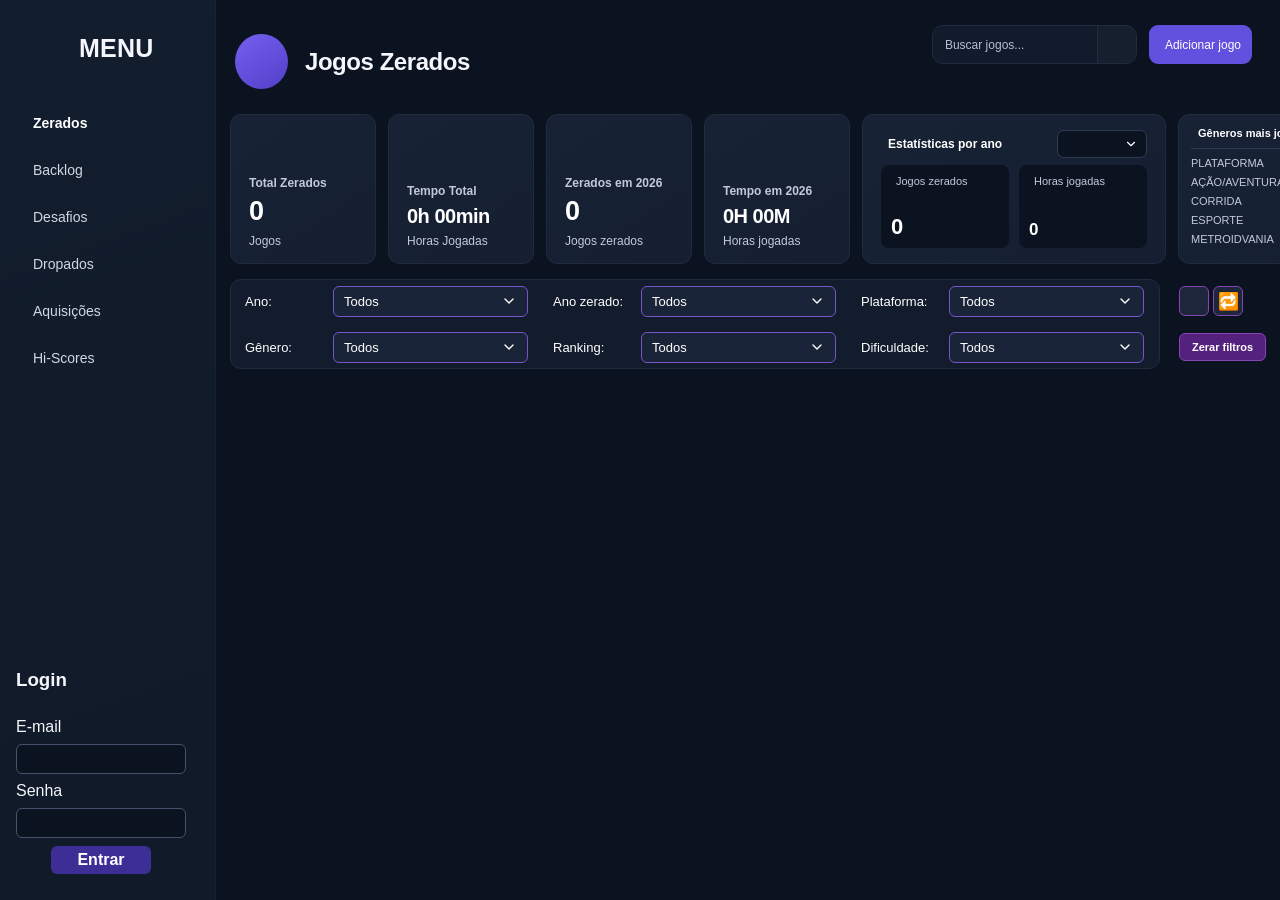
==== commit 733665e1: "Pacote de atualizações" ====
--- a/index.html
+++ b/index.html
@@ -352,11 +352,12 @@
       <div class="campo">
   <label for="developer">Developer:</label>
   <input
-    type="text"
-    id="developer"
-    name="developer"
-    placeholder="Ex: Capcom, Konami, Nintendo..."
-  >
+  type="text"
+  id="developer"
+  name="developer"
+  placeholder="Ex: Capcom, Konami, Nintendo..."
+  required
+>
 </div>
 
       <!-- CAPA DO JOGO -->
@@ -395,7 +396,7 @@
 
         <div class="campo">
           <label for="ano">Ano:</label>
-          <input type="number" id="ano" name="ano" min="1970" max="2100">
+          <input type="number" id="ano" name="ano" min="1970" max="2100" required>
         </div>
 
         <div class="campo">
@@ -468,12 +469,12 @@
 
         <div class="campo">
           <label for="subgenero">Sub-gênero:</label>
-          <input type="text" id="subgenero" name="subgenero">
+          <input type="text" id="subgenero" name="subgenero" required>
         </div>
 
         <div class="campo">
           <label for="data-final">Data final:</label>
-          <input type="date" id="data-final" name="dataFinal">
+          <input type="date" id="data-final" name="dataFinal" required>
         </div>
 
         <div class="campo">
@@ -498,7 +499,7 @@
 
         <div class="campo">
           <label for="dificuldade">Dificuldade:</label>
-          <select id="dificuldade" name="dificuldade">
+          <select id="dificuldade" name="dificuldade" required>
             <option value="">Selecione</option>
             <option value="muito-facil">Muito Fácil</option>
             <option value="facil">Fácil</option>
@@ -510,7 +511,7 @@
 
         <div class="campo">
           <label for="ranking">Ranking:</label>
-          <select id="ranking" name="ranking">
+          <select id="ranking" name="ranking" required>
             <option value="">Selecione</option>
             <option value="1">1 estrela</option>
             <option value="2">2 estrelas</option>
@@ -522,6 +523,41 @@
 
       </div>
 
+    <!-- ===== REVIEW DO JOGO ===== -->
+
+<div class="campo campo-review">
+
+  <label class="review-checkbox">
+    <input type="checkbox" id="possui-review">
+    Possui review?
+  </label>
+
+  <div id="review-container" hidden>
+    <label for="review-texto">Review do jogo:</label>
+
+    <!-- ===== BARRA DE FORMATAÇÃO DA REVIEW ===== -->
+
+<div class="review-toolbar">
+  <button
+    type="button"
+    id="review-negrito"
+    title="Aplicar negrito"
+    aria-label="Aplicar negrito"
+  >
+    <strong>B</strong>
+  </button>
+</div>
+
+    <textarea
+      id="review-texto"
+      name="review"
+      rows="8"
+      placeholder="Escreva sua análise sobre o jogo..."
+    ></textarea>
+  </div>
+
+</div>
+
       <div class="modal-acoes">
         <button type="button" id="cancelar-jogo" class="btn-cancelar">Cancelar</button>
         <button type="submit" id="botao-salvar-jogo" class="btn-salvar">Salvar jogo</button>
@@ -531,6 +567,32 @@
   </div>
 </div>
 
+<!-- ===== JANELA DE LEITURA DA REVIEW ===== -->
+
+<div id="modal-review" class="modal-overlay" aria-hidden="true">
+  <div
+    class="modal-conteudo modal-review-conteudo"
+    role="dialog"
+    aria-modal="true"
+    aria-labelledby="review-titulo"
+  >
+
+    <div class="modal-cabecalho">
+      <h2 id="review-titulo">Review do jogo</h2>
+
+      <button
+        type="button"
+        id="fechar-review"
+        class="fechar-modal"
+        aria-label="Fechar review"
+      >×</button>
+    </div>
+
+    <div id="review-leitura"></div>
+
+  </div>
+</div>
+
   <!-- Notificação de sucesso -->
 <div id="notificacao" class="notificacao" role="status" aria-live="polite">
   <i data-lucide="check-circle"></i>
--- a/css/style.css
+++ b/css/style.css
@@ -174,7 +174,7 @@
   display: flex;
   align-items: center;
   gap: 17px;
-  margin-top: 15px;
+  margin-top: -30px;
   padding-left: 5px;
 }
 
@@ -688,7 +688,7 @@
   gap: 12px;
   margin-top: 25px;
   flex-wrap: nowrap;
-  width: max-content;
+  width: 100%;
 }
 
 .linha-dashboard .estatisticas {
@@ -809,8 +809,8 @@
 /* ===== ÁREA RESERVADA PARA FILTROS ===== */
 
 .barra-filtros {
-  width: 89%;
-  height: 50px;
+  width: 91%;
+  height: 90px;
   margin-top: 15px;
 
   background: #121c2d;
@@ -822,7 +822,7 @@
   align-items: center;
   gap: 6px;
   padding: 0 14px;
-  flex-wrap: nowrap;
+  flex-wrap: wrap;
 }
 
 /* ===== GALERIA DE JOGOS ZERADOS ===== */
@@ -831,8 +831,8 @@
   display: grid;
   grid-template-columns: repeat(6, minmax(0, 1fr));
   gap: 12px;
-  margin-top: 18px;
-  width: 89%;
+  margin-top: 13px;
+  width: 91%;
 }
 
 /* CARD INDIVIDUAL */
@@ -850,7 +850,7 @@
 .card-jogo-capa {
   position: relative;
   width: 100%;
-  aspect-ratio: 3 / 4;
+  aspect-ratio: 3 / 4.2;
   background: #101827;
 }
 
@@ -894,6 +894,7 @@
   align-items: flex-start;
   justify-content: space-between;
   gap: 8px;
+  min-height: 34px;
 }
 
 .card-jogo-nome strong {
@@ -1174,7 +1175,7 @@
 .barra-filtros {
   display: flex;
   align-items: center;
-  flex-wrap: nowrap;
+  flex-wrap: wrap;
   gap: 6px;
 }
 
@@ -1202,6 +1203,19 @@
 
   cursor: pointer;
   outline: none;
+
+  width: 195px;
+  box-sizing: border-box;
+
+  appearance: none;
+  -webkit-appearance: none;
+  -moz-appearance: none;
+
+  /* Seta personalizada dos filtros */
+background-image: url("data:image/svg+xml,%3Csvg xmlns='http://www.w3.org/2000/svg' width='16' height='16' viewBox='0 0 24 24' fill='none' stroke='%23ffffff' stroke-width='2' stroke-linecap='round' stroke-linejoin='round'%3E%3Cpath d='m6 9 6 6 6-6'/%3E%3C/svg%3E");
+background-repeat: no-repeat;
+background-position: right 10px center;
+background-size: 16px;
 }
 
 .filtro-grupo select:hover {
@@ -1222,7 +1236,7 @@
 
 #btn-zerar-filtros {
   align-self: center;
-  transform: translateX(25px);
+  transform: none;
   padding: 7px 12px;
 
   background-color: #54217d;
@@ -1250,7 +1264,7 @@
 
 /* Efeito ao clicar */
 #btn-zerar-filtros:active {
-  transform: translate(24px, -6px);
+  transform: translate(0px, 1px);
 }
 
 /* ===== FILTROS BR E REPLAY ===== */
@@ -1260,7 +1274,7 @@
   align-items: center;
   align-self: flex-end;
   gap: 4px;
-  transform: translate(14px, -8px);
+  transform: none;
 }
 
 /* Caixa de cada ícone */
@@ -1329,7 +1343,7 @@
   position: absolute;
   bottom: 10px;
   left: 16px;
-  width: 195px;
+  width: 170px;
   box-sizing: border-box;
 }
 
@@ -1361,7 +1375,7 @@
 .sidebar-login button[type="submit"] {
   width: 100px;
   align-self: center;
-  padding: 6px 10px;
+  padding: 5px 8px;
   background-color: #3d2e96;
   color: #ffffff;
   border: none;
@@ -1406,7 +1420,7 @@
   font-size: 13px;
   text-decoration: underline;
   cursor: pointer;
-  margin-right: -20px;
+  margin-right: -35px;
   margin-top: 3px;
 }
 
@@ -1414,6 +1428,256 @@
   color: #ff7777;
 }
 
-
-
-
+/* ===== ORGANIZAÇÃO DOS FILTROS EM DUAS LINHAS ===== */
+
+.barra-filtros {
+  display: grid;
+  grid-template-columns: repeat(3, max-content) 1fr;
+  grid-template-rows: repeat(2, 1fr);
+  align-items: center;
+  column-gap: 25px;
+  row-gap: 4px;
+  padding-left: 10;
+}
+
+/* Gênero: primeira coluna da segunda linha */
+.barra-filtros .filtro-grupo:nth-child(4) {
+  grid-column: 1;
+  grid-row: 2;
+}
+
+/* Ranking: segunda coluna da segunda linha */
+.barra-filtros .filtro-grupo:nth-child(5) {
+  grid-column: 2;
+  grid-row: 2;
+}
+
+/* Dificuldade: terceira coluna da segunda linha */
+.barra-filtros .filtro-grupo:nth-child(6) {
+  grid-column: 3;
+  grid-row: 2;
+}
+
+/* Ícones BR e Replay: quarta coluna da primeira linha */
+.barra-filtros .filtros-icones {
+  grid-column: 4;
+  grid-row: 1;
+  justify-self: start;
+  align-self: center;
+  margin-left: 10px;
+}
+
+/* Zerar filtros: quarta coluna da segunda linha */
+.barra-filtros #btn-zerar-filtros {
+  grid-column: 4;
+  grid-row: 2;
+  justify-self: start;
+  align-self: center;
+  margin-left: 10px;
+}
+
+/* ===== ALINHAMENTO DOS RÓTULOS DOS FILTROS ===== */
+
+.barra-filtros .filtro-grupo {
+  display: grid;
+  grid-template-columns: 80px 195px;
+  align-items: center;
+  gap: 8px;
+}
+
+.barra-filtros .filtro-grupo label {
+  text-align: left;
+}
+
+/* ===== CORES DAS DIFICULDADES NOS CARDS ===== */
+
+.card-jogo-rodape strong.dificuldade-muito-facil {
+  color: #00B050;
+}
+
+.card-jogo-rodape strong.dificuldade-facil {
+  color: #93C47D;
+}
+
+.card-jogo-rodape strong.dificuldade-normal {
+  color: #FFFF00;
+}
+
+.card-jogo-rodape strong.dificuldade-dificil {
+  color: #ED7D31;
+}
+
+.card-jogo-rodape strong.dificuldade-impossivel {
+  color: #FF0000;
+}
+
+/* ===== CAMPO DE REVIEW ===== */
+
+.campo-review {
+  margin-top: 22px;
+  width: 100%;
+}
+
+.campo-review .review-checkbox {
+  display: flex;
+  align-items: center;
+  justify-content: flex-start;
+  gap: 10px;
+  width: fit-content;
+  margin-bottom: 15px;
+  cursor: pointer;
+}
+
+.campo-review .review-checkbox input {
+  width: 16px;
+  height: 16px;
+  margin: 0;
+  accent-color: #7665f2;
+  cursor: pointer;
+}
+
+#review-container[hidden] {
+  display: none;
+}
+
+#review-container label {
+  display: block;
+  margin-bottom: 10px;
+}
+
+#review-texto {
+  display: block;
+  width: 100%;
+  min-height: 180px;
+  padding: 12px;
+  box-sizing: border-box;
+
+  background: #181630;
+  color: #ffffff;
+
+  border: 1px solid #514a85;
+  border-radius: 8px;
+
+  font-family: inherit;
+  font-size: 14px;
+  line-height: 1.6;
+
+  resize: vertical;
+  outline: none;
+}
+
+#review-texto:focus {
+  border-color: #7665f2;
+}
+
+/* ===== BOTÃO DE NEGRITO DA REVIEW ===== */
+
+.review-toolbar {
+  display: flex;
+  align-items: center;
+  margin-bottom: 8px;
+}
+
+#review-negrito {
+  width: 34px;
+  height: 30px;
+
+  background: #292454;
+  color: #ffffff;
+
+  border: 1px solid #514a85;
+  border-radius: 6px;
+
+  font-size: 15px;
+  cursor: pointer;
+
+  transition: background 0.2s;
+}
+
+#review-negrito:hover {
+  background: #6250df;
+}
+
+/* ===== JANELA DE LEITURA DA REVIEW ===== */
+
+.modal-review-conteudo {
+  width: 650px;
+  max-width: 90vw;
+  max-height: 85vh;
+
+  display: flex;
+  flex-direction: column;
+
+  background: #292454;
+  border-radius: 12px;
+  overflow: hidden;
+}
+
+.modal-review-conteudo .modal-cabecalho {
+  flex-shrink: 0;
+}
+
+#review-leitura {
+  padding: 22px 26px;
+
+  color: #ffffff;
+  font-size: 15px;
+  line-height: 1.8;
+  text-align: justify;
+
+  white-space: pre-wrap;
+  overflow-y: auto;
+  overflow-wrap: anywhere;
+}
+
+#review-leitura strong {
+  font-weight: 700;
+  color: #ffffff;
+}
+
+/* ===== EXIBIR JANELA DE REVIEW ===== */
+
+#modal-review.ativo {
+  display: flex;
+}
+
+/* ===== BOTÃO REVIEW NOS CARDS ===== */
+
+.card-jogo-review {
+  display: inline-flex;
+  align-items: center;
+  justify-content: center;
+  gap: 5px;
+
+  padding: 5px 8px;
+
+  background: #292454;
+  color: #c9c1ff;
+
+  border: 1px solid #6250df;
+  border-radius: 6px;
+
+  font-family: inherit;
+  font-size: 11px;
+  font-weight: 500;
+  line-height: 1;
+
+  cursor: pointer;
+  white-space: nowrap;
+
+  transition: background 0.2s, color 0.2s;
+}
+
+/* Corrigir tamanho do ícone Review */
+.card-jogo-review svg {
+  width: 10px;
+  height: 10px;
+  flex-shrink: 0;
+  stroke-width: 2;
+}
+
+/* Efeito ao passar o mouse */
+.card-jogo-review:hover {
+  background: #6250df;
+  color: #ffffff;
+}
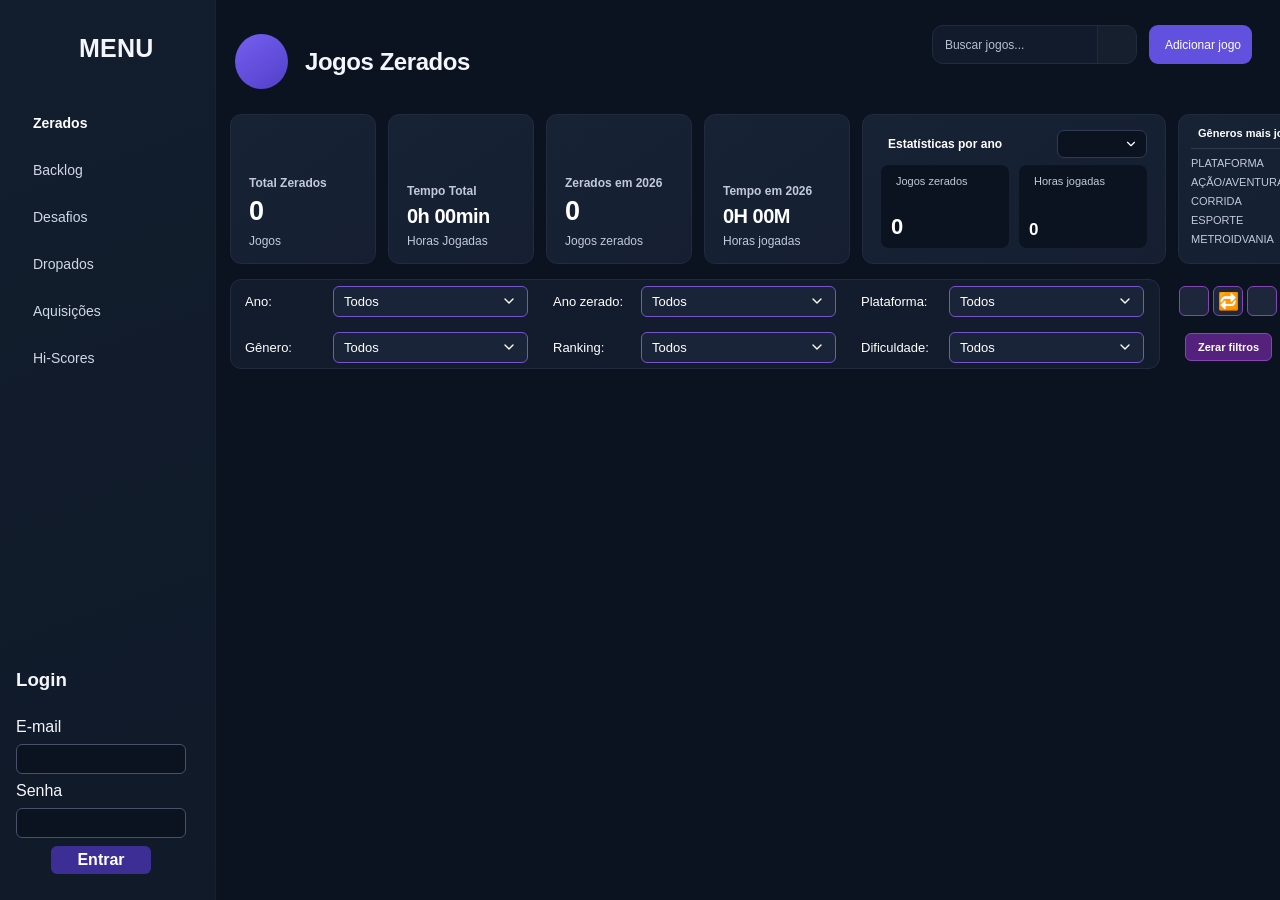
==== commit 93da4e03: "Mudar bandeira, criar filtro de review." ====
--- a/index.html
+++ b/index.html
@@ -300,15 +300,16 @@
   </select>
 </div>
 
-<!-- ===== FILTROS BR E REPLAY ===== -->
+
+<!-- ===== FILTROS BR, REPLAY E REVIEWS ===== -->
 <div class="filtros-icones">
 
   <label class="filtro-icone" title="Filtrar jogos brasileiros">
     <input type="checkbox" id="filtro-br">
     <img src="https://flagcdn.com/br.svg"
-     alt=""
-     aria-hidden="true"
-     class="icone-bandeira-br">
+         alt=""
+         aria-hidden="true"
+         class="icone-bandeira-br">
   </label>
 
   <label class="filtro-icone" title="Filtrar jogos em Replay">
@@ -316,7 +317,13 @@
     <span aria-hidden="true">🔁</span>
   </label>
 
-</div>
+  <label class="filtro-icone" title="Filtrar jogos com review">
+    <input type="checkbox" id="filtro-review">
+    <i data-lucide="book-open" aria-hidden="true"></i>
+  </label>
+
+</div>
+
 
 <!-- ===== BOTÃO ZERAR FILTROS ===== -->
 <button type="button" id="btn-zerar-filtros">
--- a/css/style.css
+++ b/css/style.css
@@ -1236,7 +1236,7 @@
 
 #btn-zerar-filtros {
   align-self: center;
-  transform: none;
+  transform: translateX(6px);
   padding: 7px 12px;
 
   background-color: #54217d;
@@ -1658,7 +1658,7 @@
   border-radius: 6px;
 
   font-family: inherit;
-  font-size: 11px;
+  font-size: 10px;
   font-weight: 500;
   line-height: 1;
 
@@ -1670,8 +1670,8 @@
 
 /* Corrigir tamanho do ícone Review */
 .card-jogo-review svg {
-  width: 10px;
-  height: 10px;
+  width: 8px;
+  height: 8px;
   flex-shrink: 0;
   stroke-width: 2;
 }
@@ -1680,4 +1680,27 @@
 .card-jogo-review:hover {
   background: #6250df;
   color: #ffffff;
+}
+
+/* ===== BANDEIRA BRASILEIRA SOBRE A CAPA ===== */
+
+.card-jogo-capa {
+  position: relative;
+}
+
+.card-jogo-capa .card-jogo-bandeira {
+  position: absolute;
+
+  bottom: 8px;
+  right: 8px;
+
+  width: 24px;
+  height: 16px;
+
+  object-fit: cover;
+  border-radius: 3px;
+
+  z-index: 2;
+
+  box-shadow: 0 2px 6px rgba(0, 0, 0, 0.5);
 }
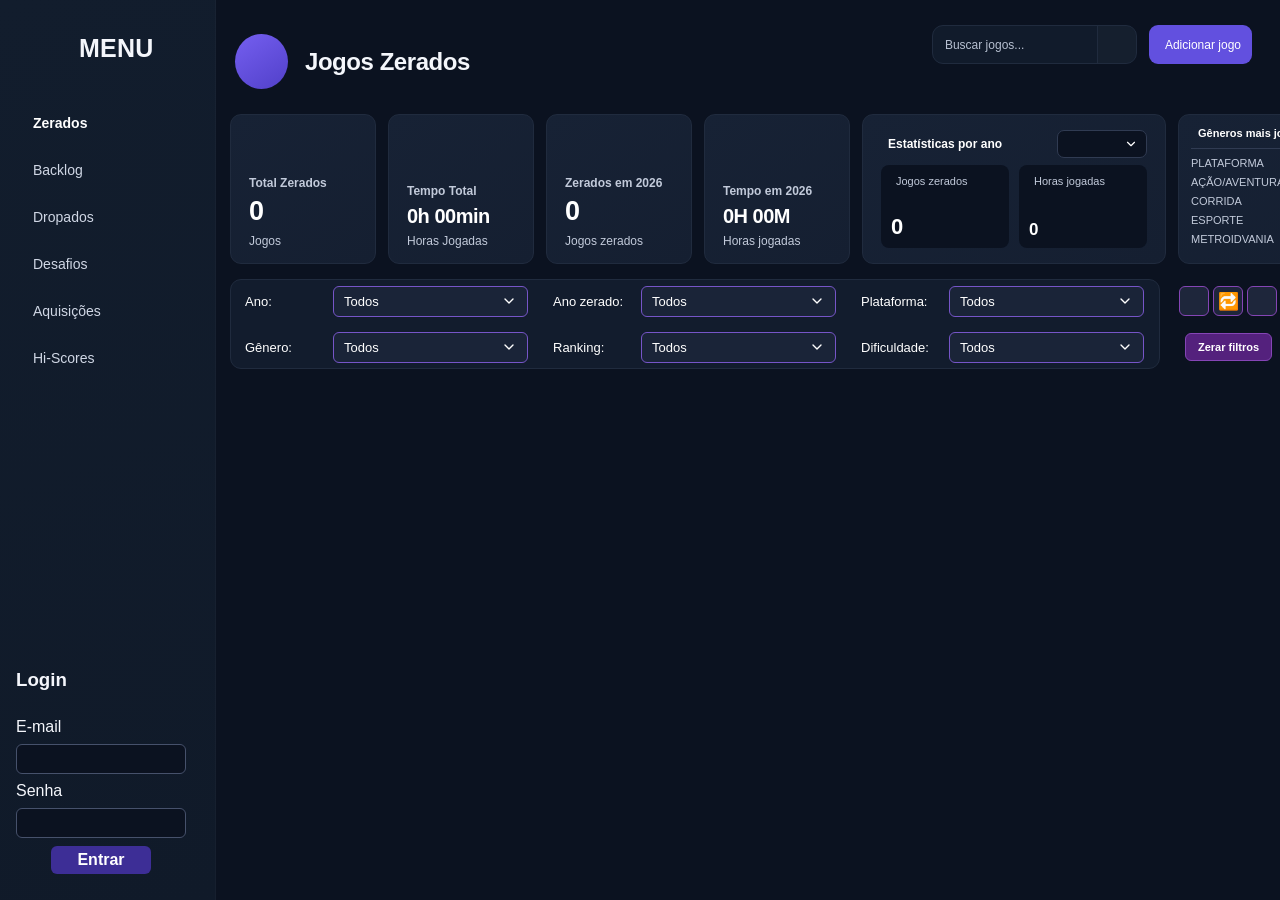
==== commit 01476358: "Criação do menu "Dropados"" ====
--- a/index.html
+++ b/index.html
@@ -3,9 +3,10 @@
 <head>
   <meta charset="UTF-8">
   <meta name="viewport" content="width=device-width, initial-scale=1.0">
-  <title>Meus Jogos</title>
+  <title>Meus Jogos Zerados</title>
   <link rel="stylesheet" href="css/style.css">
   <script src="https://unpkg.com/lucide@latest"></script>
+  <link rel="icon" type="image/png" href="favicon.png">
 </head>
 <body>
   <div class="app">
@@ -19,15 +20,21 @@
         <button class="nav-item active" data-section="zerados">
           <i data-lucide="trophy"></i><span>Zerados</span>
         </button>
-        <button class="nav-item" data-section="backlog">
-          <i data-lucide="clock-3"></i><span>Backlog</span>
-        </button>
-        <button class="nav-item" data-section="desafios">
-          <i data-lucide="target"></i><span>Desafios</span>
-        </button>
-        <button class="nav-item" data-section="dropados">
-          <i data-lucide="x"></i><span>Dropados</span>
-        </button>
+        
+<a class="nav-item" href="backlog.html">
+  <i data-lucide="clock-3"></i>
+  <span>Backlog</span>
+</a>
+
+        
+<a class="nav-item" href="dropados.html">
+  <i data-lucide="x"></i><span>Dropados</span>
+</a>
+
+<button class="nav-item" data-section="desafios">
+  <i data-lucide="target"></i><span>Desafios</span>
+</button>
+
         <button class="nav-item" data-section="aquisicoes">
           <i data-lucide="shopping-cart"></i><span>Aquisições</span>
         </button>
--- a/css/style.css
+++ b/css/style.css
@@ -1703,4 +1703,362 @@
   z-index: 2;
 
   box-shadow: 0 2px 6px rgba(0, 0, 0, 0.5);
-}+}
+
+
+/* =========================================
+   BACKLOG — ESTILO DA PÁGINA
+========================================= */
+
+/* Área do botão Adicionar jogo */
+.backlog-cabecalho {
+  display: flex;
+  justify-content: flex-end;
+  align-items: center;
+  margin: 0 0 20px;
+}
+
+/* Container da tabela */
+.backlog-lista {
+  width: 100%;
+  overflow-x: auto;
+  background: #151f31;
+  border: 1px solid #26354d;
+  border-radius: 10px;
+}
+
+/* Tabela principal */
+.backlog-tabela {
+  width: 100%;
+  border-collapse: collapse;
+  font-family: inherit;
+  font-size: 13px;
+  color: #e5e9f3;
+}
+
+/* Cabeçalho das colunas */
+.backlog-tabela thead {
+  background: #1b2940;
+}
+
+.backlog-tabela th {
+  padding: 15px 12px;
+  text-align: left;
+  font-size: 11px;
+  font-weight: 700;
+  text-transform: uppercase;
+  letter-spacing: 0.5px;
+  color: #b9afff;
+  border-bottom: 1px solid #34415b;
+}
+
+/* Linhas dos jogos */
+.backlog-tabela td {
+  padding: 13px 12px;
+  border-bottom: 1px solid #26354d;
+  vertical-align: middle;
+}
+
+/* Remover borda da última linha */
+.backlog-tabela tbody tr:last-child td {
+  border-bottom: none;
+}
+
+/* Destaque ao passar o mouse */
+.backlog-tabela tbody tr:hover {
+  background: #1b2940;
+}
+
+/* Nome do jogo */
+.backlog-tabela td:first-child {
+  font-weight: 600;
+  color: #ffffff;
+}
+
+/* Etiquetas de prioridade */
+.backlog-prioridade {
+  display: inline-block;
+  min-width: 65px;
+  padding: 5px 10px;
+  border-radius: 6px;
+  text-align: center;
+  font-size: 11px;
+  font-weight: 700;
+}
+
+/* Prioridade alta */
+.backlog-prioridade.alta {
+  background: rgba(255, 95, 105, 0.15);
+  color: #ff737c;
+}
+
+/* Prioridade média */
+.backlog-prioridade.media {
+  background: rgba(255, 196, 73, 0.15);
+  color: #ffd166;
+}
+
+/* Prioridade baixa */
+.backlog-prioridade.baixa {
+  background: rgba(83, 205, 140, 0.15);
+  color: #70d9a0;
+}
+
+/* Botões de editar e excluir */
+.backlog-acoes {
+  display: flex;
+  align-items: center;
+  gap: 8px;
+}
+
+.backlog-acoes button {
+  display: inline-flex;
+  align-items: center;
+  justify-content: center;
+  width: 28px;
+  height: 28px;
+  padding: 0;
+  background: #1b2940;
+  color: #c7cbe0;
+  border: 1px solid #34415b;
+  border-radius: 6px;
+  cursor: pointer;
+}
+
+.backlog-acoes button:hover {
+  background: #6250df;
+  color: #ffffff;
+  border-color: #6250df;
+}
+
+.backlog-acoes svg {
+  width: 14px;
+  height: 14px;
+}
+
+/* ===== ESPAÇAMENTO SUPERIOR DO BACKLOG ===== */
+
+body:has(.backlog-lista) .main-content {
+  padding-top: 45px;
+}
+
+
+/* ===== LINKS DO MENU LATERAL ===== */
+
+.navigation a.nav-item {
+  text-decoration: none;
+}
+
+/* ===== BACKLOG: BOTÃO VISÍVEL SOMENTE COM LOGIN ===== */
+
+#adicionar-backlog[hidden] {
+  display: none !important;
+  visibility: hidden !important;
+}
+
+#adicionar-backlog:not([hidden]) {
+  display: inline-flex;
+  align-items: center;
+  justify-content: center;
+  gap: 5px;
+  background: #6250df;
+  color: #ffffff;
+}
+
+
+/* =========================================
+   DROPADOS — MODAL DE CADASTRO
+========================================= */
+
+#modal-dropados[hidden] {
+  display: none !important;
+}
+
+#modal-dropados.aberto {
+  position: fixed;
+  inset: 0;
+  z-index: 1000;
+  display: flex;
+  align-items: center;
+  justify-content: center;
+  padding: 20px;
+  background: rgba(0, 0, 0, 0.75);
+}
+
+#modal-dropados .modal-content {
+  width: 100%;
+  max-width: 520px;
+  max-height: 90vh;
+  overflow-y: auto;
+  padding: 28px;
+  border: 1px solid #34415c;
+  border-radius: 14px;
+  background: #151f31;
+  color: #fff;
+}
+
+#modal-dropados h2 {
+  margin: 0 0 24px;
+  font-size: 22px;
+}
+
+#form-dropados {
+  display: flex;
+  flex-direction: column;
+  gap: 10px;
+}
+
+#form-dropados label {
+  margin-top: 8px;
+  font-size: 14px;
+  font-weight: 600;
+}
+
+#form-dropados input,
+#form-dropados select,
+#form-dropados textarea {
+  box-sizing: border-box;
+  width: 100%;
+  padding: 11px 12px;
+  border: 1px solid #34415c;
+  border-radius: 8px;
+  background: #0b1220;
+  color: #fff;
+  font: inherit;
+}
+
+#form-dropados input:focus,
+#form-dropados select:focus,
+#form-dropados textarea:focus {
+  outline: none;
+  border-color: #7665f2;
+}
+
+#form-dropados textarea {
+  resize: vertical;
+}
+
+.tempo-dropados {
+  display: flex;
+  gap: 12px;
+}
+
+.tempo-dropados input {
+  flex: 1;
+  min-width: 0;
+}
+
+#form-dropados .modal-actions {
+  display: flex;
+  justify-content: flex-end;
+  gap: 12px;
+  margin-top: 20px;
+}
+
+#form-dropados .modal-actions button {
+  padding: 11px 18px;
+  border: none;
+  border-radius: 8px;
+  color: #fff;
+  cursor: pointer;
+}
+
+#cancelar-dropado {
+  background: #34415c;
+}
+
+#salvar-dropado {
+  background: #6250df;
+}
+
+/* DROPADOS — OCULTAR BOTÃO SEM LOGIN */
+#adicionar-dropado[hidden] {
+  display: none !important;
+}
+
+
+/* =========================================
+   DROPADOS — BOTÃO LER MOTIVO
+========================================= */
+
+.botao-ler-motivo {
+  background: #6250df;
+  color: #ffffff;
+  border: none;
+  border-radius: 8px;
+  padding: 9px 16px;
+  font: inherit;
+  font-size: 13px;
+  font-weight: 600;
+  cursor: pointer;
+  transition: background 0.2s ease;
+  white-space: nowrap;
+}
+
+.botao-ler-motivo:hover {
+  background: #7665f2;
+}
+
+/* =========================================
+   DROPADOS — JANELA DO MOTIVO
+========================================= */
+
+#modal-motivo-dropado[hidden] {
+  display: none !important;
+}
+
+#modal-motivo-dropado {
+  position: fixed;
+  inset: 0;
+  z-index: 1100;
+  display: flex;
+  align-items: center;
+  justify-content: center;
+  padding: 20px;
+  background: rgba(0, 0, 0, 0.75);
+}
+
+.motivo-dropado-conteudo {
+  box-sizing: border-box;
+  width: 100%;
+  max-width: 550px;
+  max-height: 85vh;
+  overflow-y: auto;
+  padding: 30px;
+  border: 1px solid #34415c;
+  border-radius: 14px;
+  background: #151f31;
+  color: #ffffff;
+}
+
+#motivo-dropado-titulo {
+  margin: 0 0 20px;
+  font-size: 22px;
+  color: #ffffff;
+}
+
+#motivo-dropado-texto {
+  margin: 0 0 28px;
+  color: #cbd5e1;
+  font-size: 15px;
+  line-height: 1.7;
+  white-space: pre-wrap;
+  overflow-wrap: anywhere;
+}
+
+#fechar-motivo-dropado {
+  display: block;
+  margin-left: auto;
+  padding: 11px 22px;
+  border: none;
+  border-radius: 8px;
+  background: #6250df;
+  color: #ffffff;
+  font: inherit;
+  font-weight: 600;
+  cursor: pointer;
+}
+
+#fechar-motivo-dropado:hover {
+  background: #7665f2;
+}
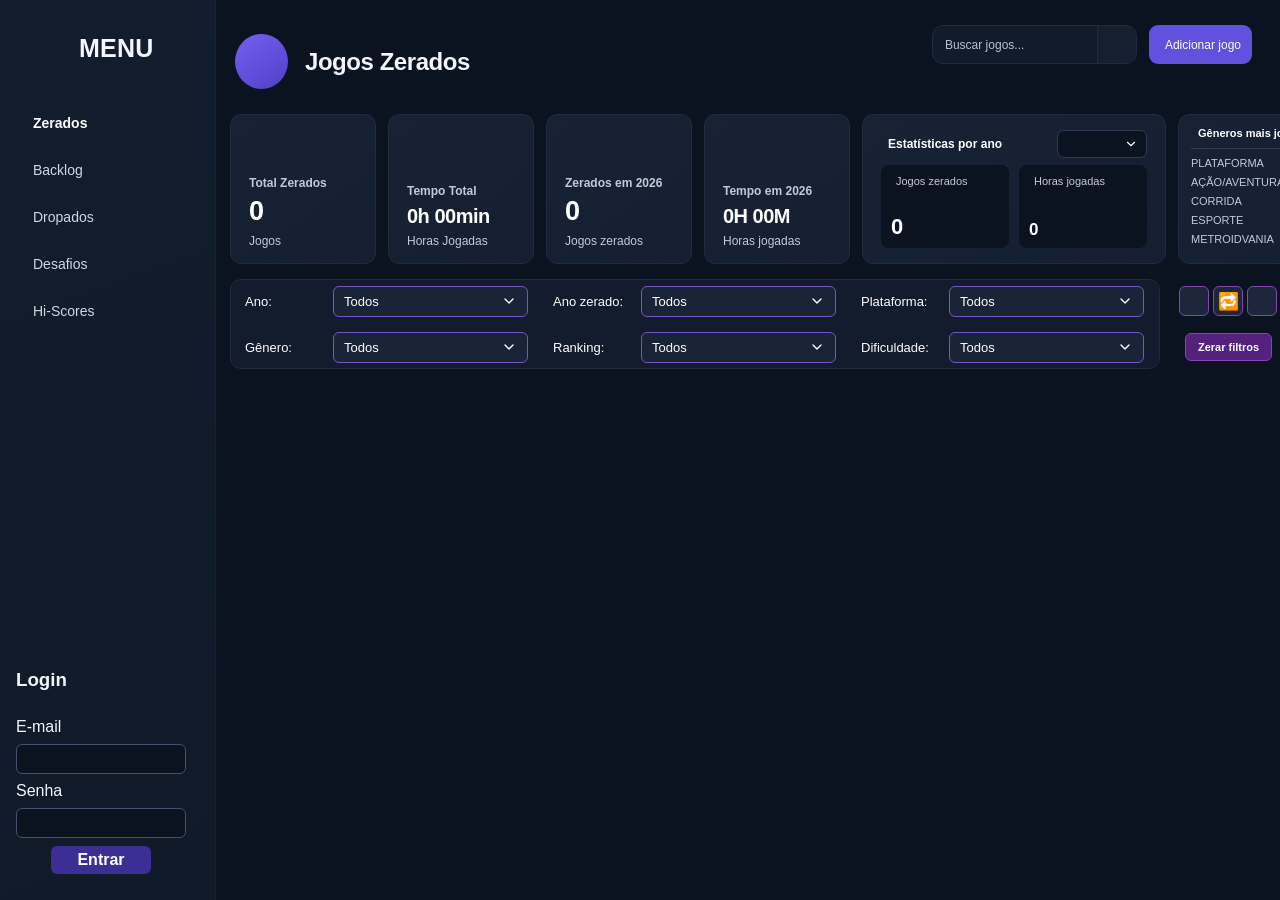
==== commit f90c208a: "Implementa layout responsivo para dispositivos móveis" ====
--- a/index.html
+++ b/index.html
@@ -4,7 +4,10 @@
   <meta charset="UTF-8">
   <meta name="viewport" content="width=device-width, initial-scale=1.0">
   <title>Meus Jogos Zerados</title>
+
   <link rel="stylesheet" href="css/style.css">
+  <link rel="stylesheet" href="css/mobile.css" media="(max-width: 768px)">
+
   <script src="https://unpkg.com/lucide@latest"></script>
   <link rel="icon" type="image/png" href="favicon.png">
 </head>
@@ -35,13 +38,24 @@
   <i data-lucide="target"></i><span>Desafios</span>
 </button>
 
-        <button class="nav-item" data-section="aquisicoes">
-          <i data-lucide="shopping-cart"></i><span>Aquisições</span>
-        </button>
         <button class="nav-item" data-section="hi-scores">
-          <i data-lucide="chart-no-axes-column-increasing"></i><span>Hi-Scores</span>
-        </button>
-      </nav>
+  <i data-lucide="chart-no-axes-column-increasing"></i>
+  <span>Hi-Scores</span>
+</button>
+
+<!-- LOGIN EXCLUSIVO DO MENU MOBILE -->
+<button
+  type="button"
+  class="nav-item nav-login-mobile"
+  id="abrir-login-mobile"
+  aria-haspopup="dialog"
+  aria-controls="modal-login"
+>
+  <i data-lucide="user-round"></i>
+  <span>Login</span>
+</button>
+
+</nav>
 
       
 <!-- ===== LOGIN NA BARRA LATERAL ===== -->
--- a/css/style.css
+++ b/css/style.css
@@ -2062,3 +2062,8 @@
 #fechar-motivo-dropado:hover {
   background: #7665f2;
 }
+
+/* Ocultar botão Login no desktop */
+.navigation .nav-item.nav-login-mobile {
+  display: none;
+}
--- a/css/mobile.css
+++ b/css/mobile.css
@@ -0,0 +1,267 @@
+/* =========================================
+   FRANKENSTEIN GAMER — VERSÃO MOBILE
+   ========================================= */
+
+@media (max-width: 768px) {
+
+  /* Estrutura principal */
+  .app {
+    display: flex;
+    flex-direction: column;
+  }
+
+  /* Menu superior */
+  .sidebar {
+    width: 100%;
+    min-height: auto;
+    flex: none;
+    border-right: none;
+    border-bottom: 1px solid var(--border);
+  }
+
+  /* Ocultar título MENU */
+  .brand {
+    display: none;
+  }
+
+  /* Navegação horizontal */
+  .navigation {
+    display: flex;
+    flex-direction: row;
+    gap: 8px;
+    padding: 12px;
+    overflow-x: auto;
+    scrollbar-width: thin;
+  }
+
+  /* Itens do menu */
+  .nav-item {
+    width: auto;
+    min-width: max-content;
+    min-height: 42px;
+    padding: 0 12px;
+    justify-content: center;
+    gap: 8px;
+    white-space: nowrap;
+  }
+
+  /* Mostrar os nomes dos itens */
+  .nav-item span {
+    display: inline;
+  }
+
+  /* Área principal */
+  .main-content {
+    width: 100%;
+    min-width: 0;
+    padding: 18px 14px;
+  }
+
+  /* ===== TÍTULO DAS PÁGINAS NO CELULAR ===== */
+
+.page-heading {
+  margin-top: 24px;
+  padding-left: 0;
+  gap: 12px;
+}
+
+.heading-icon {
+  width: 44px;
+  height: 44px;
+  flex: 0 0 44px;
+}
+
+.heading-icon svg {
+  width: 23px;
+  height: 23px;
+}
+
+.page-heading h1 {
+  font-size: 21px;
+  line-height: 1.3;
+}
+
+/* Corrigir altura do login no mobile */
+.sidebar-login {
+  position: static;
+  margin: 0;
+  padding: 12px 16px 16px;
+  height: auto;
+  min-height: 0;
+}
+
+/* Impedir que o menu ocupe a tela inteira */
+.sidebar {
+  height: auto;
+  min-height: 0;
+  max-height: none;
+  align-self: stretch;
+}
+
+/* ===== LOGIN MOBILE ===== */
+
+/* Botão Login no menu */
+.nav-login-mobile {
+  display: flex;
+}
+
+/* Esconder o formulário até abrir a janela */
+.sidebar-login {
+  display: none;
+}
+
+/* Janela de login aberta */
+.sidebar-login.login-mobile-aberto {
+  display: flex;
+  position: fixed;
+  top: 0;
+  left: 0;
+  right: 0;
+  bottom: 0;
+
+  width: 100vw;
+  height: 100dvh;
+
+  transform: none;
+  box-sizing: border-box;
+
+  z-index: 9999;
+  align-items: center;
+  justify-content: center;
+
+  padding: 20px;
+  margin: 0;
+
+  background: rgba(0, 0, 0, 0.75);
+}
+
+/* Caixa centralizada */
+.sidebar-login.login-mobile-aberto #modal-login {
+  width: 100%;
+  max-width: 340px;
+  padding: 24px;
+  border-radius: 14px;
+  background: #151f31;
+  border: 1px solid #6250df;
+  box-shadow: 0 15px 45px rgba(0, 0, 0, 0.5);
+}
+
+/* Exibir Login somente no menu mobile */
+.navigation .nav-item.nav-login-mobile {
+  display: flex;
+  flex: 0 0 auto;
+}
+
+/* ===== CARDS DE ESTATÍSTICAS MOBILE ===== */
+
+/* Dashboard em uma coluna */
+.linha-dashboard {
+  display: flex;
+  flex-direction: column;
+  gap: 16px;
+  width: 100%;
+  min-width: 0;
+}
+
+/* Quatro cards em duas colunas */
+.linha-dashboard .estatisticas {
+  display: grid;
+  grid-template-columns: repeat(2, minmax(0, 1fr));
+  gap: 12px;
+  width: 100%;
+  min-width: 0;
+}
+
+/* Ajustar tamanho dos cards */
+.linha-dashboard .estatistica-card {
+  width: 100%;
+  min-width: 0;
+  height: auto;
+  min-height: 150px;
+  box-sizing: border-box;
+}
+
+/* Quinto card ocupa toda a largura */
+.linha-dashboard .estatistica-card-largo {
+  grid-column: 1 / -1;
+}
+
+/* ===== RANKINGS MOBILE ===== */
+
+.linha-dashboard .rankings {
+  display: grid;
+  grid-template-columns: minmax(0, 1fr);
+  gap: 12px;
+  width: 100%;
+  min-width: 0;
+}
+
+.linha-dashboard .ranking-card {
+  width: 100%;
+  min-width: 0;
+  box-sizing: border-box;
+}
+
+/* ===== FILTROS MOBILE ===== */
+
+.barra-filtros {
+  display: grid;
+  grid-template-columns: repeat(2, minmax(0, 1fr));
+  grid-template-rows: auto;
+  gap: 12px;
+  width: 100%;
+  height: auto;
+  padding: 14px;
+  align-items: stretch;
+}
+
+/* Remover posições fixas do desktop */
+.barra-filtros > * {
+  grid-column: auto !important;
+  grid-row: auto !important;
+  min-width: 0;
+}
+
+/* Organizar rótulos e seletores */
+.barra-filtros .filtro-grupo {
+  display: flex;
+  flex-direction: column;
+  align-items: stretch;
+  gap: 6px;
+  min-width: 0;
+}
+
+/* Ajustar seletores à largura disponível */
+.barra-filtros .filtro-grupo select {
+  width: 100%;
+  min-width: 0;
+}
+
+/* Manter ícones alinhados */
+.barra-filtros .filtros-icones {
+  align-self: center;
+  justify-self: start;
+  margin-left: 0;
+}
+
+/* Botão Zerar filtros */
+.barra-filtros #btn-zerar-filtros {
+  justify-self: start;
+  align-self: center;
+  margin-left: 0;
+  transform: none;
+}
+
+/* ===== GALERIA DE JOGOS MOBILE ===== */
+
+.galeria-jogos {
+  display: grid;
+  grid-template-columns: repeat(2, minmax(0, 1fr));
+  gap: 12px;
+  width: 100%;
+  min-width: 0;
+  margin-top: 14px;
+}
+
+}
+
